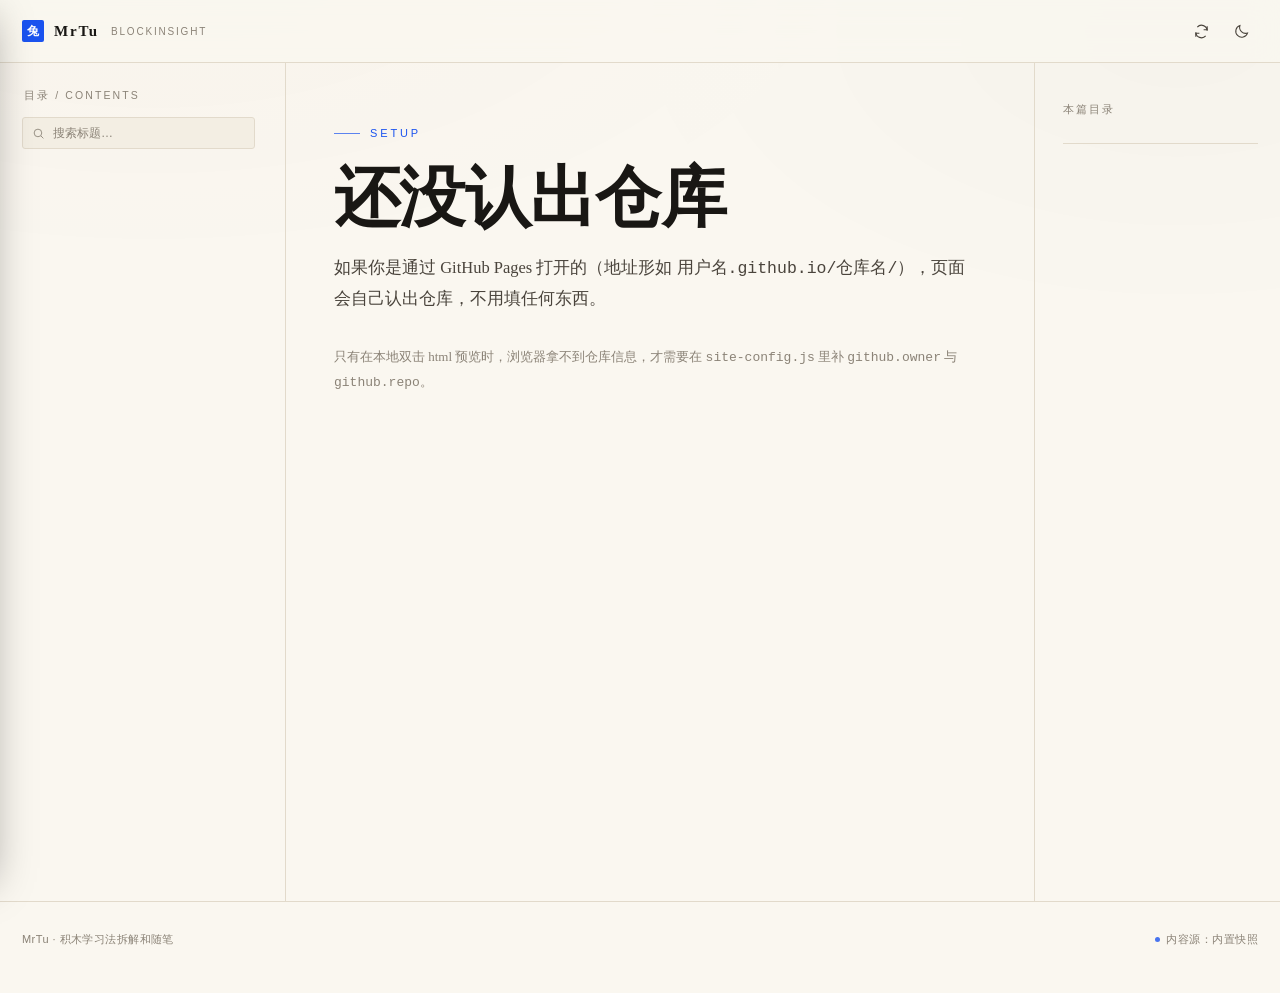
==== MDReader.html @ a2c41373 "Add files via upload 第一版" ====
<!DOCTYPE html>
<html lang="zh-CN" data-theme="light">
<head>
<meta charset="UTF-8">
<meta name="viewport" content="width=device-width, initial-scale=1, viewport-fit=cover">
<meta name="theme-color" content="#faf7f0">
<title>墨读 · MDReader</title>
<link rel="stylesheet" href="https://miaoda.feishu.cn/fonts/css2?family=Noto+Serif+SC:wght@400;600;700;900&family=Noto+Sans+SC:wght@400;500;700&display=swap">
<style>
/* ============ 基础变量 ============ */
:root{
  --paper:#faf7f0; --paper-2:#f3eee3; --paper-3:#eae3d4;
  --ink:#191714; --ink-soft:#4a443c; --muted:#8b8377; --line:#e2dacb;
  --red:#a6422e; --red-soft:#c4644e;
  --code-bg:#201c17; --code-fg:#ece3d3;
  --shadow:0 1px 2px rgba(25,23,20,.04), 0 8px 24px -12px rgba(25,23,20,.14);
  --rail:264px; --toc:224px; --pad:48px;
  --serif:"Noto Serif SC","Songti SC","SimSun",Georgia,"Times New Roman",serif;
  --sans:"Noto Sans SC","PingFang SC","Microsoft YaHei",-apple-system,BlinkMacSystemFont,"Segoe UI",sans-serif;
}
html[data-theme="dark"]{
  --paper:#12110e; --paper-2:#1a1814; --paper-3:#232019;
  --ink:#ece5d8; --ink-soft:#bdb4a4; --muted:#857c6d; --line:#2c2721;
  --red:#d8664c; --red-soft:#e0856f;
  --code-bg:#0b0a08; --code-fg:#dfd6c6;
  --shadow:0 1px 2px rgba(0,0,0,.3), 0 12px 32px -14px rgba(0,0,0,.55);
}
*{box-sizing:border-box}
html{-webkit-text-size-adjust:100%}
body{
  margin:0; background:var(--paper); color:var(--ink);
  font-family:var(--serif); -webkit-font-smoothing:antialiased;
  transition:background .35s ease, color .35s ease;
  overflow-x:hidden;
}
body::before{
  content:""; position:fixed; inset:0; z-index:0; pointer-events:none; opacity:.5;
  background-image:
    radial-gradient(1200px 600px at 12% -8%, rgba(166,66,46,.045), transparent 60%),
    radial-gradient(900px 500px at 92% 4%, rgba(25,23,20,.035), transparent 62%);
}
html[data-theme="dark"] body::before{opacity:.7}
a{color:inherit;text-decoration:none}
button{font-family:inherit;color:inherit;background:none;border:0;cursor:pointer}
img{max-width:100%}

/* ============ 顶栏 ============ */
.topbar{
  position:sticky; top:0; z-index:60;
  background:color-mix(in srgb, var(--paper) 84%, transparent);
  backdrop-filter:saturate(1.2) blur(14px); -webkit-backdrop-filter:saturate(1.2) blur(14px);
  border-bottom:1px solid var(--line);
}
.topbar-inner{
  max-width:1440px; margin:0 auto; height:62px; padding:0 22px;
  display:flex; align-items:center; gap:14px;
}
.brand{display:flex;align-items:center;gap:10px;flex:none}
.brand-mark{
  width:22px;height:22px;border-radius:2px;background:var(--red);
  display:grid;place-items:center;color:#fff;font-family:var(--serif);
  font-size:12px;font-weight:700;letter-spacing:-.5px;line-height:1;
}
.brand-name{font-family:var(--serif);font-weight:700;font-size:15px;letter-spacing:.12em}
.brand-sub{font-family:var(--sans);font-size:10px;color:var(--muted);letter-spacing:.18em;text-transform:uppercase;padding-left:2px}
.crumb{
  flex:1; min-width:0; display:flex; align-items:center; gap:8px;
  font-family:var(--sans); font-size:12px; color:var(--muted);
  overflow:hidden; white-space:nowrap; text-overflow:ellipsis;
}
.crumb b{color:var(--ink);font-weight:500}
.top-actions{display:flex;align-items:center;gap:6px;flex:none}
.icon-btn{
  width:34px;height:34px;display:grid;place-items:center;border-radius:3px;
  color:var(--ink-soft);transition:background .2s,color .2s;
}
.icon-btn:hover{background:var(--paper-2);color:var(--ink)}
.icon-btn svg{width:17px;height:17px}
.menu-btn{display:none}
.progress{position:absolute;left:0;bottom:-1px;height:2px;width:0;background:var(--red);transition:width .1s linear;z-index:2}

/* ============ 布局 ============ */
.layout{
  position:relative; z-index:1;
  max-width:1440px; margin:0 auto; padding:0 22px;
  display:grid; grid-template-columns:var(--rail) minmax(0,1fr) var(--toc);
  gap:0; align-items:start;
}
.rail{
  position:sticky; top:62px; height:calc(100vh - 62px); overflow:hidden;
  display:flex; flex-direction:column; padding:26px 20px 40px 0;
  border-right:1px solid var(--line);
}
.rail-scroll{overflow-y:auto; overscroll-behavior:contain; padding-right:10px; scrollbar-width:thin}
.rail-title{
  font-family:var(--sans);font-size:10.5px;letter-spacing:.2em;color:var(--muted);
  text-transform:uppercase;margin:0 0 14px 2px;
}
.rail-search{
  display:flex;align-items:center;gap:6px;margin:0 0 18px;
  border:1px solid var(--line);border-radius:3px;padding:7px 9px;background:var(--paper-2);
}
.rail-search svg{width:13px;height:13px;color:var(--muted);flex:none}
.rail-search input{
  border:0;background:none;outline:none;width:100%;font-family:var(--sans);
  font-size:12px;color:var(--ink);min-width:0;
}
.rail-search input::placeholder{color:var(--muted)}
.tree-group{margin-bottom:6px}
.tree-head{
  display:flex;align-items:center;gap:6px;width:100%;padding:7px 6px;
  font-family:var(--sans);font-size:12.5px;font-weight:500;color:var(--ink-soft);
  border-radius:3px;text-align:left;
}
.tree-head:hover{background:var(--paper-2);color:var(--ink)}
.tree-head .caret{width:9px;height:9px;flex:none;color:var(--muted);transition:transform .22s}
.tree-group[data-open="false"] .caret{transform:rotate(-90deg)}
.tree-head .count{margin-left:auto;font-size:10.5px;color:var(--muted);font-variant-numeric:tabular-nums}
.tree-items{overflow:hidden;transition:height .25s ease}
.tree-group[data-open="false"] .tree-items{height:0!important}
.tree-link{
  display:block;padding:6px 10px 6px 22px;font-family:var(--serif);
  font-size:13px;line-height:1.5;color:var(--ink-soft);border-left:2px solid transparent;
  transition:color .15s,border-color .15s,background .15s;
}
.tree-link:hover{color:var(--ink);background:var(--paper-2)}
.tree-link.active{color:var(--ink);font-weight:600;border-left-color:var(--red);background:color-mix(in srgb,var(--paper-2) 60%,transparent)}
.tree-link .dot{display:none}

/* ============ 内容列 ============ */
.content{min-width:0;padding:0 var(--pad)}
.home{padding:64px 0 40px;max-width:980px}

/* 首页 hero */
.hero{max-width:820px}
.eyebrow{
  font-family:var(--sans);font-size:11px;letter-spacing:.26em;color:var(--red);
  text-transform:uppercase;display:flex;align-items:center;gap:10px;margin-bottom:22px;
}
.eyebrow::before{content:"";width:26px;height:1px;background:var(--red);opacity:.7}
.hero h1{
  font-family:var(--serif);font-weight:700;margin:0 0 18px;
  font-size:clamp(38px,5.2vw,66px);line-height:1.12;letter-spacing:-.01em;
}
.hero h1 em{font-style:normal;color:var(--red)}
.hero p{
  font-size:16.5px;line-height:1.85;color:var(--ink-soft);margin:0 0 30px;max-width:640px;
}
.hero-meta{
  display:flex;flex-wrap:wrap;gap:26px;padding:18px 0;border-top:1px solid var(--line);
  border-bottom:1px solid var(--line);margin-bottom:52px;
}
.stat{display:flex;flex-direction:column;gap:3px}
.stat b{font-family:var(--serif);font-size:24px;font-weight:600;font-variant-numeric:tabular-nums;line-height:1}
.stat span{font-family:var(--sans);font-size:10.5px;letter-spacing:.16em;color:var(--muted);text-transform:uppercase}
.stat-note{margin-left:auto;align-self:center;font-family:var(--sans);font-size:11.5px;color:var(--muted)}

/* 最新大卡 */
.feature{
  display:grid;grid-template-columns:1.15fr .85fr;gap:0;margin-bottom:58px;
  border:1px solid var(--line);background:var(--paper-2);border-radius:4px;
  overflow:hidden;transition:border-color .25s,transform .25s,box-shadow .25s;
}
.feature:hover{border-color:var(--red);transform:translateY(-2px);box-shadow:var(--shadow)}
.feature-text{padding:34px 36px;display:flex;flex-direction:column;justify-content:center}
.feature .kicker{font-family:var(--sans);font-size:11px;letter-spacing:.2em;color:var(--red);text-transform:uppercase;margin-bottom:14px}
.feature h2{font-family:var(--serif);font-weight:700;font-size:clamp(24px,2.6vw,34px);line-height:1.25;margin:0 0 12px}
.feature p{font-size:14.5px;line-height:1.8;color:var(--ink-soft);margin:0 0 20px}
.feature-meta{font-family:var(--sans);font-size:11.5px;color:var(--muted);letter-spacing:.04em}
.feature-img{position:relative;min-height:220px;background:var(--paper-3)}
.feature-img img{position:absolute;inset:0;width:100%;height:100%;object-fit:cover;filter:saturate(.95)}

/* 分组列表 */
.section{display:flex;align-items:center;gap:14px;margin:0 0 6px}
.section h3{
  font-family:var(--sans);font-size:12px;font-weight:700;letter-spacing:.2em;
  text-transform:uppercase;margin:0;color:var(--ink);
}
.section .rule{flex:1;height:1px;background:var(--line)}
.section .num{font-family:var(--sans);font-size:11px;color:var(--muted)}
.group{margin-bottom:46px}
.cards{display:flex;flex-direction:column}
.card{
  display:grid;grid-template-columns:1fr 118px;gap:22px;align-items:center;
  padding:22px 4px;border-bottom:1px solid var(--line);
  transition:background .2s,padding .2s;
}
.card:hover{background:color-mix(in srgb,var(--paper-2) 55%,transparent)}
.card:hover .card-title{color:var(--red)}
.card-main{min-width:0}
.card-date{font-family:var(--sans);font-size:10.5px;letter-spacing:.16em;color:var(--muted);margin-bottom:8px;display:flex;gap:10px;align-items:center}
.card-date .tagline{color:var(--red);letter-spacing:.06em}
.card-title{
  font-family:var(--serif);font-size:21px;font-weight:600;line-height:1.35;
  margin:0 0 7px;transition:color .2s;
}
.card-desc{font-size:13.5px;line-height:1.75;color:var(--muted);margin:0;display:-webkit-box;-webkit-line-clamp:2;-webkit-box-orient:vertical;overflow:hidden}
.card-thumb{width:118px;height:80px;border-radius:2px;overflow:hidden;background:var(--paper-3)}
.card-thumb img{width:100%;height:100%;object-fit:cover;display:block;filter:saturate(.95)}

/* ============ 文章页 ============ */
.doc{padding:52px 0 60px;max-width:720px;margin:0 auto}
.doc-head{margin-bottom:34px}
.doc-kicker{
  display:flex;flex-wrap:wrap;align-items:center;gap:10px;
  font-family:var(--sans);font-size:11px;letter-spacing:.14em;color:var(--muted);margin-bottom:18px;
}
.doc-kicker .cat{color:var(--red);letter-spacing:.2em;text-transform:uppercase;font-weight:500}
.doc-kicker .sep{width:14px;height:1px;background:var(--line)}
.doc h1.title{
  font-family:var(--serif);font-weight:700;margin:0 0 14px;
  font-size:clamp(30px,4.2vw,46px);line-height:1.22;letter-spacing:-.005em;
}
.doc .subtitle{
  font-family:var(--serif);font-size:17px;line-height:1.7;color:var(--muted);
  margin:0 0 22px;font-style:italic;
}
.doc-tags{display:flex;flex-wrap:wrap;gap:8px;margin-top:4px}
.tag{
  font-family:var(--sans);font-size:11px;letter-spacing:.04em;color:var(--ink-soft);
  border:1px solid var(--line);border-radius:2px;padding:3px 8px;background:var(--paper-2);
}
.doc-cover{
  margin:34px calc(var(--pad) * -0.5) 40px; position:relative;
}
.doc-cover img{width:100%;display:block;border-radius:3px;box-shadow:var(--shadow)}
.doc-cover figcaption{font-family:var(--sans);font-size:11.5px;color:var(--muted);margin-top:10px;text-align:center;letter-spacing:.04em}

/* 正文排版 */
.prose{font-size:17px;line-height:1.95;color:var(--ink)}
html[data-theme="dark"] .prose{color:#ddd5c6}
.prose > * + *{margin-top:1.15em}
.prose p{margin:0}
.prose p:first-child::first-letter{}
.prose h2{
  font-family:var(--serif);font-weight:700;font-size:25px;line-height:1.4;
  margin:2.2em 0 .9em;letter-spacing:0;scroll-margin-top:88px;position:relative;
}
.prose h2::before{
  content:"";position:absolute;left:-18px;top:.28em;width:3px;height:.86em;background:var(--red);opacity:.85;
}
.prose h3{
  font-family:var(--serif);font-weight:600;font-size:19.5px;margin:1.7em 0 .7em;
  scroll-margin-top:88px;
}
.prose h4{font-family:var(--sans);font-weight:700;font-size:15px;letter-spacing:.04em;margin:1.4em 0 .5em}
.prose h2 .h-anchor,.prose h3 .h-anchor{opacity:0;color:var(--muted);font-size:.6em;margin-left:.4em;text-decoration:none;transition:opacity .2s}
.prose h2:hover .h-anchor,.prose h3:hover .h-anchor{opacity:1}
.prose ul,.prose ol{padding-left:1.35em;margin:0}
.prose li{margin:.45em 0}
.prose li::marker{color:var(--red);font-size:.9em}
.prose strong{font-weight:700}
.prose em{font-style:italic}
.prose a{color:var(--ink);border-bottom:1px solid color-mix(in srgb,var(--red) 45%,transparent);padding-bottom:1px;transition:color .2s,border-color .2s}
.prose a:hover{color:var(--red);border-color:var(--red)}
.prose blockquote{
  margin:1.6em 0;padding:4px 0 4px 22px;border-left:2px solid var(--red);
  font-style:italic;color:var(--ink-soft);font-size:16.5px;line-height:1.9;
}
.prose blockquote p{margin:0}
.prose blockquote em{font-style:normal}
.prose hr{border:0;height:1px;background:var(--line);margin:2.6em 0}

/* 代码 */
.prose .code-block{
  margin:1.7em 0;border-radius:3px;overflow:hidden;background:var(--code-bg);
  box-shadow:0 1px 0 rgba(255,255,255,.03) inset;
}
.code-head{
  display:flex;align-items:center;gap:9px;padding:9px 14px;
  border-bottom:1px solid rgba(255,255,255,.07);
}
.code-head .dot{width:6px;height:6px;border-radius:50%;background:var(--red-soft);opacity:.9;flex:none}
.code-head .lang{font-family:var(--sans);font-size:10.5px;letter-spacing:.16em;text-transform:uppercase;color:#8d8474}
.copy-btn{
  margin-left:auto;font-family:var(--sans);font-size:10.5px;letter-spacing:.1em;
  color:#8d8474;padding:3px 7px;border-radius:2px;transition:color .2s,background .2s;
}
.copy-btn:hover{color:#e9e0d0;background:rgba(255,255,255,.06)}
.prose pre{margin:0;padding:16px 18px;overflow-x:auto;line-height:1.7;-webkit-overflow-scrolling:touch}
.prose pre code{
  font-family:"SFMono-Regular",Consolas,"Liberation Mono",Menlo,monospace;
  font-size:13px;color:var(--code-fg);background:none;padding:0;white-space:pre;
}
.hljs-keyword,.hljs-built_in,.hljs-literal{color:#e0795f}
.hljs-string,.hljs-attr{color:#c8a465}
.hljs-comment{color:#6d6558;font-style:italic}
.hljs-number{color:#a8b06a}
.hljs-title,.hljs-function{color:#d8cbb2}
.hljs-variable,.hljs-params{color:#cdbfa5}
.hljs-type,.hljs-class{color:#c9a26a}

/* 表格 */
.prose .table-wrap{overflow-x:auto;margin:1.7em 0;-webkit-overflow-scrolling:touch}
.prose table{border-collapse:collapse;width:100%;font-size:14px;line-height:1.7;font-family:var(--sans)}
.prose thead th{
  text-align:left;font-weight:700;font-size:11.5px;letter-spacing:.08em;color:var(--muted);
  border-bottom:1px solid var(--ink);padding:9px 12px 9px 0;white-space:nowrap;
}
.prose tbody td{border-bottom:1px solid var(--line);padding:11px 12px 11px 0;color:var(--ink-soft);vertical-align:top}
.prose tbody tr:hover td{background:color-mix(in srgb,var(--paper-2) 70%,transparent)}
.prose tbody tr:last-child td{border-bottom:1px solid var(--ink)}

/* 图片 */
.prose img.md-img{
  display:block;margin:2em auto;border-radius:3px;box-shadow:var(--shadow);cursor:zoom-in;
  transition:transform .3s ease, box-shadow .3s ease;
}
.prose img.md-img:hover{transform:translateY(-2px);box-shadow:0 12px 34px -12px rgba(25,23,20,.28)}
.prose figure.diagram{
  margin:2.2em 0;padding:2px;border:1px solid var(--line);border-radius:3px;
  background:var(--paper-2);overflow:hidden;
}
.prose figure.diagram svg{display:block;width:100%;height:auto;padding:10px 8px;color:var(--ink)}
.prose figure.diagram figcaption{
  font-family:var(--sans);font-size:11.5px;color:var(--muted);text-align:center;
  padding:2px 12px 12px;letter-spacing:.04em;
}
.prose figure.img-fig{margin:2em 0}
.prose figure.img-fig figcaption{
  font-family:var(--sans);font-size:11.5px;color:var(--muted);text-align:center;
  margin-top:10px;letter-spacing:.04em;
}
.prose .img-fail{
  display:block;border:1px dashed var(--line);background:var(--paper-2);
  border-radius:3px;padding:28px 20px;text-align:center;margin:2em 0;
  font-family:var(--sans);font-size:12px;color:var(--muted);
}

/* 文末 */
.doc-foot{margin-top:64px;padding-top:30px;border-top:1px solid var(--line)}
.pager{display:grid;grid-template-columns:1fr 1fr;gap:14px}
.pager a{
  display:block;padding:18px 20px;border:1px solid var(--line);border-radius:3px;
  background:var(--paper-2);transition:border-color .2s,transform .2s;
}
.pager a:hover{border-color:var(--red);transform:translateY(-2px)}
.pager .lbl{font-family:var(--sans);font-size:10.5px;letter-spacing:.16em;color:var(--muted);text-transform:uppercase;display:block;margin-bottom:7px}
.pager .ttl{font-family:var(--serif);font-size:15px;line-height:1.5;font-weight:600}
.pager .next{text-align:right}
.pager .empty{opacity:.35;pointer-events:none}

/* ============ 右侧目录 ============ */
.toc{
  position:sticky;top:62px;height:calc(100vh - 62px);overflow-y:auto;
  padding:40px 0 40px 28px;border-left:1px solid var(--line);scrollbar-width:thin;
}
.toc-title{font-family:var(--sans);font-size:10.5px;letter-spacing:.2em;text-transform:uppercase;color:var(--muted);margin:0 0 14px}
.toc-list{list-style:none;margin:0;padding:0;border-left:1px solid var(--line)}
.toc-list li a{
  display:block;padding:5px 0 5px 14px;margin-left:-1px;border-left:2px solid transparent;
  font-family:var(--sans);font-size:12px;line-height:1.6;color:var(--muted);
  transition:color .18s,border-color .18s;
}
.toc-list li a:hover{color:var(--ink)}
.toc-list li a.active{color:var(--ink);border-left-color:var(--red);font-weight:500}
.toc-list li.depth-3 a{padding-left:26px;font-size:11.5px}
.toc-meta{margin-top:26px;padding-top:16px;border-top:1px solid var(--line);font-family:var(--sans);font-size:10.5px;color:var(--muted);line-height:1.9}
.toc-meta b{color:var(--ink-soft);font-weight:500}

/* ============ 页脚 ============ */
.foot{
  position:relative;z-index:1;max-width:1440px;margin:0 auto;padding:30px 22px 46px;
  border-top:1px solid var(--line);
  display:flex;flex-wrap:wrap;gap:12px;align-items:center;
  font-family:var(--sans);font-size:11px;color:var(--muted);letter-spacing:.04em;
}
.foot .spacer{flex:1}
.foot .mode{display:inline-flex;align-items:center;gap:6px}
.foot .mode i{width:5px;height:5px;border-radius:50%;background:var(--red);opacity:.8}

/* ============ 本地文件夹状态条 ============ */
.localbar{
  position:relative; z-index:59;
  background:var(--paper-2); border-bottom:1px solid var(--line);
  font-family:var(--sans); font-size:12px; color:var(--ink-soft);
  padding:9px 22px; display:flex; align-items:center; gap:10px;
  flex-wrap:wrap; letter-spacing:.02em;
}
.localbar i{width:6px;height:6px;border-radius:50%;background:var(--red);flex:none;opacity:.9}
.localbar .act{
  color:var(--red); border-bottom:1px solid color-mix(in srgb,var(--red) 40%,transparent);
  padding-bottom:1px; font-weight:500; cursor:pointer;
}
.localbar .act:hover{border-color:var(--red)}
.localbar[hidden]{display:none}
.folder-btn.on{color:var(--red)}
.folder-btn.on::after{
  content:""; position:absolute; width:5px; height:5px; border-radius:50%;
  background:var(--red); transform:translate(9px,-9px);
}
.folder-btn{position:relative}

/* ============ 首次授权引导 ============ */
.gate{
  position:fixed;inset:0;z-index:80;background:var(--paper);
  display:grid;place-items:center;padding:28px;text-align:center;
  transition:opacity .35s ease, visibility .35s;
}
.gate.off{opacity:0;visibility:hidden;pointer-events:none}
.gate-inner{max-width:560px}
.gate-mark{
  width:48px;height:48px;margin:0 auto 26px;border-radius:3px;background:var(--red);
  color:#fff;font-family:var(--serif);font-weight:700;font-size:21px;
  display:grid;place-items:center;letter-spacing:-1px;
}
.gate h2{
  font-family:var(--serif);font-weight:700;font-size:clamp(26px,4vw,38px);
  line-height:1.3;margin:0 0 16px;letter-spacing:-.01em;
}
.gate p{
  font-size:14.5px;line-height:1.95;color:var(--ink-soft);margin:0 auto 30px;max-width:460px;
}
.gate-btn{
  display:inline-flex;align-items:center;gap:10px;
  background:var(--ink);color:var(--paper);font-family:var(--sans);
  font-size:13.5px;letter-spacing:.06em;padding:13px 26px;border-radius:3px;
  transition:background .2s,transform .2s;
}
.gate-btn:hover{background:var(--red);transform:translateY(-1px)}
.gate-btn svg{width:16px;height:16px}
.gate-hint{
  display:block;margin-top:18px;font-family:var(--sans);font-size:11.5px;
  color:var(--muted);letter-spacing:.03em;line-height:1.8;
}
.gate-step{
  display:flex;gap:10px;justify-content:center;margin-top:34px;
  font-family:var(--sans);font-size:11px;color:var(--muted);letter-spacing:.08em;
}
.gate-step span{display:flex;align-items:center;gap:10px}
.gate-step b{color:var(--red);font-weight:500}
.gate-step .ln{width:18px;height:1px;background:var(--line)}

/* ============ 抽屉 & 遮罩 ============ */
.scrim{
  position:fixed;inset:0;z-index:70;background:rgba(15,13,11,.42);
  backdrop-filter:blur(2px);opacity:0;pointer-events:none;transition:opacity .28s;
}
.scrim.on{opacity:1;pointer-events:auto}
.drawer{
  position:fixed;top:0;left:0;bottom:0;width:min(84vw,320px);z-index:71;
  background:var(--paper);border-right:1px solid var(--line);
  transform:translateX(-101%);transition:transform .3s cubic-bezier(.22,.7,.32,1);
  display:flex;flex-direction:column;padding:18px 18px 30px;
  box-shadow:12px 0 40px -18px rgba(0,0,0,.35);
}
.drawer.on{transform:translateX(0)}
.drawer-head{display:flex;align-items:center;justify-content:space-between;margin-bottom:18px}
.drawer .rail-scroll{padding-right:4px}

/* lightbox */
.lightbox{
  position:fixed;inset:0;z-index:90;display:grid;place-items:center;padding:3vw;
  background:rgba(12,10,8,.88);opacity:0;pointer-events:none;transition:opacity .25s;
}
.lightbox.on{opacity:1;pointer-events:auto}
.lightbox img{max-width:100%;max-height:92vh;border-radius:3px;box-shadow:0 20px 70px rgba(0,0,0,.6)}
.lightbox-close{position:absolute;top:18px;right:20px;width:38px;height:38px;display:grid;place-items:center;color:#f0e8d8;border:1px solid rgba(255,255,255,.2);border-radius:3px}

/* toast */
.toast{
  position:fixed;left:50%;bottom:32px;transform:translate(-50%,12px);z-index:95;
  background:var(--ink);color:var(--paper);font-family:var(--sans);font-size:12px;
  padding:9px 16px;border-radius:3px;opacity:0;pointer-events:none;transition:.25s;
}
.toast.on{opacity:1;transform:translate(-50%,0)}

/* 加载骨架 */
.loading{padding:80px 0;color:var(--muted);font-family:var(--sans);font-size:12px;letter-spacing:.16em}

/* ============ 响应式 ============ */
@media (max-width:1260px){
  .layout{grid-template-columns:var(--rail) minmax(0,1fr)}
  .toc{display:none}
  .content{padding:0 42px}
}
@media (max-width:1080px){
  .layout{display:block;padding:0}
  .rail{display:none}
  .content{padding:0 32px}
  .home{padding:40px 0 30px}
  .menu-btn{display:grid}
  .crumb{display:none}
  .brand-name{padding-right:0}
  .doc{padding-top:34px}
  .doc-cover{margin-left:0;margin-right:0}
  .prose h2::before{left:-14px}
}
@media (max-width:720px){
  :root{--pad:20px}
  .topbar-inner{height:56px;padding:0 14px}
  .rail{top:0}
  .content{padding:0 20px}
  .hero{padding-top:8px}
  .hero h1{font-size:clamp(32px,9vw,44px)}
  .hero p{font-size:15.5px}
  .hero-meta{gap:20px;padding:16px 0;margin-bottom:38px}
  .stat b{font-size:20px}
  .stat-note{display:none}
  .feature{grid-template-columns:1fr;margin-bottom:44px}
  .feature-text{padding:26px 22px}
  .feature-img{min-height:0;aspect-ratio:16/10;order:-1}
  .feature:hover{transform:none}
  .card{grid-template-columns:1fr 84px;gap:14px;padding:18px 0}
  .card-thumb{width:84px;height:64px}
  .card-title{font-size:18px}
  .card-desc{-webkit-line-clamp:2;font-size:12.5px}
  .prose{font-size:16px;line-height:1.9}
  .prose h2{font-size:21px;margin-top:1.9em}
  .prose h3{font-size:17.5px}
  .prose pre code{font-size:12.5px}
  .prose .table-wrap{margin-left:-20px;margin-right:-20px;padding:0 20px}
  .prose blockquote{padding-left:16px;font-size:15.5px}
  .prose img.md-img, .prose figure.img-fig{border-radius:2px}
  .doc h1.title{font-size:clamp(26px,7.4vw,34px)}
  .doc .subtitle{font-size:15px}
  .doc-cover{margin:26px 0 32px}
  .pager{grid-template-columns:1fr}
  .pager .next{text-align:left}
  .prose h2::before{display:none}
  .toc-mobile{display:block}
}
@media (max-width:400px){
  .content{padding:0 16px}
  .brand-sub{display:none}
  .stat{gap:2px}
}

/* 移动端文章内的折叠目录 */
.toc-mobile{
  display:none;margin:0 0 28px;border:1px solid var(--line);border-radius:3px;background:var(--paper-2);
}
.toc-mobile summary{
  padding:11px 14px;font-family:var(--sans);font-size:11.5px;letter-spacing:.14em;
  color:var(--muted);text-transform:uppercase;cursor:pointer;list-style:none;
  display:flex;align-items:center;justify-content:space-between;
}
.toc-mobile summary::-webkit-details-marker{display:none}
.toc-mobile summary::after{content:"+";font-size:14px;color:var(--red)}
.toc-mobile[open] summary::after{content:"−"}
.toc-mobile .toc-list{border-left:0;padding:0 0 10px}
.toc-mobile .toc-list li a{padding-left:14px}

@media (prefers-reduced-motion:reduce){
  *{transition:none!important;animation:none!important}
}
</style>
<link rel="stylesheet" href="theme.css">
</head>
<body>

<div class="scrim" id="scrim"></div>

<div class="drawer" id="drawer">
  <div class="drawer-head">
    <div class="brand"><span class="brand-mark">墨</span><span class="brand-name">墨读</span></div>
    <button class="icon-btn" id="drawerClose" aria-label="关闭目录">
      <svg viewBox="0 0 24 24" fill="none" stroke="currentColor" stroke-width="1.6"><path d="M18 6L6 18M6 6l12 12"/></svg>
    </button>
  </div>
  <div class="rail-scroll" id="drawerTree"></div>
</div>

<header class="topbar">
  <div class="topbar-inner">
    <button class="icon-btn menu-btn" id="menuBtn" aria-label="打开目录">
      <svg viewBox="0 0 24 24" fill="none" stroke="currentColor" stroke-width="1.6"><path d="M3 6h18M3 12h18M3 18h18"/></svg>
    </button>
    <a class="brand" href="#/" id="brandHome">
      <span class="brand-mark">墨</span>
      <span class="brand-name">墨读</span>
      <span class="brand-sub">MDReader</span>
    </a>
    <div class="crumb" id="crumb"></div>
    <div class="top-actions">
      <button class="icon-btn" id="refreshBtn" aria-label="刷新内容" title="重新读取仓库">
        <svg viewBox="0 0 24 24" fill="none" stroke="currentColor" stroke-width="1.6"><path d="M20 11a8 8 0 0 0-13.9-5.2M4 13a8 8 0 0 0 13.9 5.2"/><path d="M20 4.5v5h-5M4 19.5v-5h5"/></svg>
      </button>
      <button class="icon-btn" id="themeBtn" aria-label="切换主题">
        <svg id="iconMoon" viewBox="0 0 24 24" fill="none" stroke="currentColor" stroke-width="1.5"><path d="M20.5 14.2a8.5 8.5 0 1 1-10.7-10.7 8.5 8.5 0 0 0 10.7 10.7z"/></svg>
        <svg id="iconSun" viewBox="0 0 24 24" fill="none" stroke="currentColor" stroke-width="1.5" style="display:none"><circle cx="12" cy="12" r="4.2"/><path d="M12 2.4v2M12 19.6v2M2.4 12h2M19.6 12h2M5.2 5.2l1.4 1.4M17.4 17.4l1.4 1.4M18.8 5.2l-1.4 1.4M6.6 17.4l-1.4 1.4"/></svg>
      </button>
    </div>
  </div>
  <div class="progress" id="progress"></div>
</header>

<div class="localbar" id="localBar" hidden></div>

<div class="layout">
  <aside class="rail">
    <div class="rail-scroll">
      <p class="rail-title">目录 / Contents</p>
      <div class="rail-search">
        <svg viewBox="0 0 24 24" fill="none" stroke="currentColor" stroke-width="1.6"><circle cx="11" cy="11" r="7"/><path d="M16.5 16.5L21 21"/></svg>
        <input id="railSearch" type="search" placeholder="搜索标题…" autocomplete="off">
      </div>
      <div id="railTree"></div>
    </div>
  </aside>

  <main class="content" id="content">
    <div class="loading">正在读取…</div>
  </main>

  <aside class="toc" id="toc">
    <p class="toc-title">本篇目录</p>
    <ul class="toc-list" id="tocList"></ul>
    <div class="toc-meta" id="tocMeta"></div>
  </aside>
</div>

<footer class="foot">
  <span id="footText">墨读 · 一个只读 md 的阅读器</span>
  <span class="spacer"></span>
  <span class="mode"><i></i><span id="modeLabel">内容源：内置快照</span></span>
</footer>

<div class="lightbox" id="lightbox">
  <button class="lightbox-close" id="lbClose" aria-label="关闭">
    <svg viewBox="0 0 24 24" fill="none" stroke="currentColor" stroke-width="1.6" width="18" height="18"><path d="M18 6L6 18M6 6l12 12"/></svg>
  </button>
  <img id="lbImg" alt="">
</div>
<div class="toast" id="toast"></div>

<input type="file" id="dirInput" webkitdirectory directory multiple style="display:none">



<script id="content-data" type="application/json">{"docs":[],"assets":{}}</script>
<script src="site-config.js"></script>
<script src="assets/marked.min.js"></script>
<script src="assets/purify.min.js"></script>
<script src="assets/highlight.min.js"></script>
<script>
/* =========================================================
   墨读 · 单文件 markdown 阅读器
   - 内容源优先 content/index.json（http 模式，实时）
   - 回退到内置快照（file:// 模式）
   - md 永不落盘为 html，渲染只在内存中进行
   ========================================================= */
(function(){
'use strict';

const MD = window.MD_SITE || {};
const SITE = {
  site: Object.assign({
    mark:'墨', name:'墨读', sub:'MDReader', title:'墨读 · MDReader',
    footer:'墨读 · 一个只读 md 的阅读器', themeColor:{ light:'#faf7f0', dark:'#12110e' }
  }, MD.site || {}),
  hero: Object.assign({
    eyebrow:'Field Notes & Essays',
    title:'把字写在纸上，<br>把读发生在<em>当下</em>。',
    desc:'这里没有预先生成的页面。每一篇都还是一个 <code>.md</code> 文件，只有你打开它的这一刻，它才被翻译成你能读的样子。'
  }, MD.hero || {}),
  github: Object.assign({ owner:'', repo:'', branch:'main', root:'content' }, MD.github || {}),
  ui: Object.assign({ latestLabel:'Latest', loadingText:'正在读取仓库…' }, MD.ui || {})
};

const $  = s => document.querySelector(s);
const EL = id => document.getElementById(id);

const state = {
  docs: [], route: {type:'home'}, current: null,
  loading: false, hSeq: 0, mode: 'inline', search: '',
  files: Object.create(null), assets: Object.create(null),
  handle: null, pendingHandle: null, dirName: ''
};

/* ---------- 内容源：GitHub 仓库 ---------- */
/* 页面部署在 GitHub Pages 上时，owner/repo 直接从地址推断，无需配置。
   本地双击打开（file://）才需要在 site-config.js 里填。 */
const GH = SITE.github;

function detectRepoFromLocation(){
  const host = location.hostname;
  const segs = location.pathname.split('/').filter(Boolean);
  if(/\.github\.io$/.test(host)){
    const owner = host.replace(/\.github\.io$/, '');
    const first = segs[0] || '';
    const repo = (!first || /\.html?$/i.test(first)) ? (owner + '.github.io') : first;
    return { owner: owner, repo: repo };
  }
  return null;
}

function resolveSource(){
  if(GH.owner && GH.repo) return { owner: GH.owner, repo: GH.repo, auto: false };
  const auto = detectRepoFromLocation();
  if(auto){
    GH.owner = auto.owner;
    GH.repo = auto.repo;
    return { owner: auto.owner, repo: auto.repo, auto: true };
  }
  return null;
}

function encodePath(p){ return String(p).split('/').map(encodeURIComponent).join('/'); }
function rawUrl(p){ return 'https://raw.githubusercontent.com/' + GH.owner + '/' + GH.repo + '/' + GH.branch + '/' + encodePath(p); }

/* ---------- 工具 ---------- */
const esc = s => String(s == null ? '' : s)
  .replace(/&/g,'&amp;').replace(/</g,'&lt;').replace(/>/g,'&gt;').replace(/"/g,'&quot;');

const encSeg = s => s.split('/').map(encodeURIComponent).join('/');

function slug(s){
  return String(s).toLowerCase().replace(/[\s]+/g,'-').replace(/[^\w\u4e00-\u9fa5-]/g,'').slice(0,40);
}

function parseFrontMatter(text){
  const meta = {};
  const m = text.match(/^\uFEFF?---\r?\n([\s\S]*?)\r?\n---\r?\n?/);
  if(!m) return { meta, body: text.replace(/^\uFEFF/,'') };
  m[1].split(/\r?\n/).forEach(line => {
    const i = line.indexOf(':'); if(i < 0 || line.trim().startsWith('#')) return;
    const k = line.slice(0, i).trim();
    let v = line.slice(i + 1).trim();
    if(/^\[.*\]$/.test(v)) v = v.slice(1,-1).split(',').map(s => s.trim()).filter(Boolean);
    if(/^["'].*["']$/.test(v)) v = v.slice(1,-1);
    meta[k] = v;
  });
  return { meta, body: text.slice(m[0].length) };
}

function countWords(text){
  const clean = text.replace(/```[\s\S]*?```/g,' ').replace(/<[^>]+>/g,' ');
  const cjk = (clean.match(/[\u4e00-\u9fa5]/g) || []).length;
  const latin = (clean.match(/[A-Za-z0-9]+/g) || []).length;
  return cjk + latin * 0.6;
}

function readTime(words){
  const n = Math.max(1, Math.round(words / 380));
  return n + ' 分钟';
}

function bytesOf(text){
  return new Blob([text]).size;
}

/* ---------- 文档模型 ---------- */
function normalizeDoc(d, idx){
  const path = d.path.replace(/\\/g,'/');
  const parts = path.split('/');
  const folder = parts.slice(0, -1);
  const cat = folder[0] || '未分类';
  return {
    id: idx,
    path,
    dir: folder.join('/'),
    cat,
    title: d.title || parts[parts.length-2] || '未命名',
    subtitle: d.subtitle || '',
    date: d.date || '',
    tags: Array.isArray(d.tags) ? d.tags : (d.tags ? String(d.tags).split(',') : []),
    summary: d.summary || '',
    cover: d.cover || '',
    words: d.words || 0,
    raw: d.raw || ''
  };
}

/* ---------- marked 配置 ---------- */
const renderer = {
  heading(token){
    const inner = this.parser.parseInline(token.tokens);
    if(token.depth === 1){
      return `<div class="h1-echo">${inner}</div>\n`;
    }
    if(token.depth === 2 || token.depth === 3){
      const id = 'sec-' + (++state.hSeq);
      return `<h${token.depth} id="${id}"><a class="h-anchor" href="javascript:void(0)" data-jump="${id}">§</a>${inner}</h${token.depth}>\n`;
    }
    return `<h${token.depth}>${inner}</h${token.depth}>\n`;
  },
  image(token){
    const href = token.href || '';
    if(!href) return '';
    const src = resolveImgSrc(href);
    const caption = token.title ? ` data-caption="${esc(token.title)}"` : '';
    return `<span class="img-slot"><img class="md-img" src="${esc(src)}" alt="${esc(token.text)}"${caption} loading="lazy" decoding="async"></span>`;
  },
  link(token){
    const inner = this.parser.parseInline(token.tokens);
    const href = token.href || '';
    const ext = /^https?:/i.test(href);
    const t = token.title ? ` title="${esc(token.title)}"` : '';
    return `<a href="${esc(href)}"${t}${ext ? ' target="_blank" rel="noopener noreferrer"' : ''}>${inner}</a>`;
  },
  code(token){
    const lang = (token.lang || '').trim().split(/\s+/)[0];
    let body = token.text;
    let cls = 'hljs';
    if(lang && window.hljs && hljs.getLanguage(lang)){
      try{ body = hljs.highlight(token.text, {language:lang}).value; cls = 'hljs language-' + lang; }
      catch(e){ body = esc(token.text); }
    } else {
      body = esc(token.text);
    }
    return `<div class="code-block"><div class="code-head"><span class="dot"></span><span class="lang">${esc(lang || 'text')}</span><button class="copy-btn" data-copy>复制</button></div><pre><code class="${cls}">${body}</code></pre></div>\n`;
  },
  table(token){
    const head = token.header.map(c =>
      `<th align="${c.align || 'left'}">${this.parser.parseInline(c.tokens)}</th>`).join('');
    const rows = token.rows.map((row, ri) =>
      `<tr>${row.map(c => `<td align="${c.align || 'left'}">${this.parser.parseInline(c.tokens)}</td>`).join('')}</tr>`
    ).join('');
    return `<div class="table-wrap"><table><thead><tr>${head}</tr></thead><tbody>${rows}</tbody></table></div>\n`;
  }
};
marked.use({ gfm: true, breaks: false, renderer });

/* ---------- 渲染 md ---------- */
/* ---------- 路径与素材 ---------- */
function normPath(p){
  const out = [];
  String(p).replace(/\\/g,'/').split('/').forEach(seg => {
    if(!seg || seg === '.') return;
    if(seg === '..'){ out.pop(); return; }
    out.push(seg);
  });
  return out.join('/');
}

function assetSrc(relPath){
  const key = normPath(relPath);
  if(/^(data:|blob:|https?:)/i.test(key)) return key;
  const a = state.assets && state.assets[key];
  if(a) return a;
  const f = state.files[key];
  if(f && f.url) return f.url;
  if(GH.owner && GH.repo) return rawUrl(GH.root + '/' + key);
  return 'content/' + encSeg(key);
}

function resolveImgSrc(href){
  if(/^(data:|https?:|\/\/|\/)/i.test(href)) return href;
  let decoded = href;
  try{ decoded = decodeURI(href); }catch(e){}
  const dir = state.current ? state.current.dir : '';
  const key = normPath((dir ? dir + '/' : '') + decoded);
  return assetSrc(key) || ('content/' + encSeg(key));
}

function renderMarkdown(raw){
  state.hSeq = 0;
  const { meta, body } = parseFrontMatter(raw);
  let html = marked.parse(body);
  html = window.DOMPurify
    ? DOMPurify.sanitize(html, {
        ADD_TAGS: ['figure','figcaption','svg','g','path','rect','circle','text','polygon','use','defs','line','tspan','ellipse'],
        ADD_ATTR: ['viewBox','role','aria-label','data-caption','data-jump','d','fill','stroke','stroke-width','stroke-dasharray','text-anchor','font-family','font-size','rx','x','y','width','height','transform','cx','cy','r','opacity','class','id','align'],
        ALLOW_DATA_ATTR: true
      })
    : html;
  return { meta, body, html };
}

/* ---------- 后处理：figure / 代码复制 / 图片 ---------- */
function postProcess(container){
  // 段落内孤立图片 → figure
  container.querySelectorAll('p').forEach(p => {
    const slots = p.querySelectorAll('.img-slot');
    const text = (p.textContent || '').trim();
    if(slots.length === 1 && text === '' && p.children.length === 1){
      const slot = slots[0];
      const img = slot.querySelector('img');
      const fig = document.createElement('figure');
      fig.className = 'img-fig';
      p.replaceWith(fig);
      fig.appendChild(img);
      if(img.dataset.caption){
        const cap = document.createElement('figcaption');
        cap.textContent = img.dataset.caption;
        fig.appendChild(cap);
      }
      slot.remove();
    } else {
      // 行内图：去掉包裹，保留 inline
      p.querySelectorAll('.img-slot').forEach(s => {
        const img = s.querySelector('img');
        img.classList.remove('md-img');
        img.style.margin = '0 .25em';
        s.replaceWith(img);
      });
    }
  });

  // 剩余 slot（如列表、引用内）
  container.querySelectorAll('.img-slot').forEach(s => {
    s.replaceWith(s.querySelector('img'));
  });

  // 图片加载失败
  container.querySelectorAll('img.md-img').forEach(img => {
    img.addEventListener('error', () => {
      const fail = document.createElement('div');
      fail.className = 'img-fail';
      fail.textContent = '图片未能加载 · ' + (img.getAttribute('src') || '');
      img.replaceWith(fail);
    }, { once:true });
    img.addEventListener('click', () => openLightbox(img.src));
  });
  container.querySelectorAll('figure.img-fig img').forEach(img => {
    img.addEventListener('click', () => openLightbox(img.src));
  });

  // 代码复制
  container.querySelectorAll('[data-copy]').forEach(btn => {
    btn.addEventListener('click', () => {
      const pre = btn.closest('.code-block');
      const code = pre ? pre.querySelector('code') : null;
      if(!code) return;
      const txt = code.textContent;
      const done = () => toast('已复制');
      if(navigator.clipboard && navigator.clipboard.writeText){
        navigator.clipboard.writeText(txt).then(done).catch(() => fallbackCopy(txt, done));
      } else fallbackCopy(txt, done);
    });
  });

  // 锚点跳转
  container.querySelectorAll('[data-jump]').forEach(a => {
    a.addEventListener('click', () => jumpTo(a.dataset.jump));
  });

  // 表格横向滚动提示（仅提示，不阻断）
  container.querySelectorAll('.table-wrap').forEach(w => {
    if(w.scrollWidth > w.clientWidth + 4) w.classList.add('scrollable');
  });
}

function fallbackCopy(txt, done){
  const ta = document.createElement('textarea');
  ta.value = txt; ta.style.position = 'fixed'; ta.style.opacity = '0';
  document.body.appendChild(ta); ta.select();
  try{ document.execCommand('copy'); done(); }catch(e){}
  ta.remove();
}

/* ---------- 页面级 UI ---------- */
function setCrumb(html){ EL('crumb').innerHTML = html; }

function showToast(msg){
  const t = EL('toast');
  t.textContent = msg; t.classList.add('on');
  clearTimeout(showToast._t);
  showToast._t = setTimeout(() => t.classList.remove('on'), 1500);
}

/* ---------- 目录树 ---------- */
function buildTree(){
  const cats = {};
  state.docs.forEach(d => {
    if(!cats[d.cat]) cats[d.cat] = [];
    cats[d.cat].push(d);
  });
  const order = Object.keys(cats).sort((a,b) => {
    const A = cats[a][0].date, B = cats[b][0].date;
    return String(B).localeCompare(String(A));
  });

  const html = order.map(cat => {
    const list = cats[cat].slice().sort((a,b) => String(b.date).localeCompare(String(a.date)));
    const items = list.map(d => {
      return `<a class="tree-link" href="#/a/${encodeURIComponent(d.path)}" data-path="${esc(d.path)}">${esc(d.title)}</a>`;
    }).join('');
    return `<div class="tree-group" data-open="true" data-cat="${esc(cat)}">
      <button class="tree-head" data-toggle>
        <svg class="caret" viewBox="0 0 24 24" fill="none" stroke="currentColor" stroke-width="2"><path d="M6 9l6 6 6-6"/></svg>
        <span>${esc(cat)}</span><span class="count">${list.length}</span>
      </button>
      <div class="tree-items">${items}</div>
    </div>`;
  }).join('');

  ['railTree','drawerTree'].forEach(id => {
    const box = EL(id);
    if(!box) return;
    box.innerHTML = `<div class="rail-search">
      <svg viewBox="0 0 24 24" fill="none" stroke="currentColor" stroke-width="1.6"><circle cx="11" cy="11" r="7"/><path d="M16.5 16.5L21 21"/></svg>
      <input type="search" placeholder="搜索标题…" autocomplete="off" data-search>
    </div>` + html;
  });

  document.querySelectorAll('[data-toggle]').forEach(btn => {
    btn.addEventListener('click', () => {
      const g = btn.closest('.tree-group');
      const open = g.dataset.open === 'true';
      g.dataset.open = open ? 'false' : 'true';
      const items = g.querySelector('.tree-items');
      if(open){ items.style.height = items.scrollHeight + 'px'; requestAnimationFrame(() => items.style.height = '0px'); }
      else { items.style.height = items.scrollHeight + 'px'; setTimeout(() => { if(g.dataset.open === 'true') items.style.height = 'auto'; }, 260); }
    });
  });

  document.querySelectorAll('[data-search]').forEach(inp => {
    inp.addEventListener('input', () => {
      const q = inp.value.trim().toLowerCase();
      document.querySelectorAll('[data-search]').forEach(o => { if(o !== inp) o.value = inp.value; });
      document.querySelectorAll('.tree-group').forEach(g => {
        let shown = 0;
        g.querySelectorAll('.tree-link').forEach(a => {
          const hit = !q || a.textContent.toLowerCase().includes(q);
          a.style.display = hit ? '' : 'none';
          if(hit) shown++;
        });
        g.style.display = shown ? '' : 'none';
        if(q && shown) g.dataset.open = 'true';
      });
    });
  });

  // 抽屉内目录点击后关闭
  EL('drawerTree').addEventListener('click', e => {
    if(e.target.closest('.tree-link')) closeDrawer();
  });

  markActive();
}

function markActive(){
  const cur = state.route.type === 'doc' ? state.route.path : null;
  document.querySelectorAll('.tree-link').forEach(a => {
    a.classList.toggle('active', a.dataset.path === cur);
  });
}

/* ---------- 首页 ---------- */
function renderHome(){
  setCrumb('<b>主页</b>');
  document.title = SITE.site.title;
  document.querySelectorAll('.tree-link').forEach(a => a.classList.remove('active'));
  EL('toc').style.visibility = 'hidden';
  updateProgress();

  const docs = state.docs.slice().sort((a,b) => String(b.date).localeCompare(String(a.date)));
  if(!docs.length){
    EL('content').innerHTML = '<div class="loading">content 目录里还没有文章。新建 <code>content/栏目/文章/index.md</code> 后刷新。</div>';
    return;
  }
  const totalWords = docs.reduce((s,d) => s + (d.words || 0), 0);
  const cats = [...new Set(docs.map(d => d.cat))];
  const latest = docs[0];

  const catBlocks = cats.map(cat => {
    const list = docs.filter(d => d.cat === cat);
    const cards = list.map(d => `
      <a class="card" href="#/a/${encodeURIComponent(d.path)}">
        <div class="card-main">
          <div class="card-date"><span>${esc(d.date)}</span><span class="tagline">${esc(cat)}</span><span>${d.words ? Math.round(d.words) + ' 字' : ''}</span></div>
          <h4 class="card-title">${esc(d.title)}</h4>
          <p class="card-desc">${esc(d.summary || d.subtitle || '')}</p>
        </div>
        ${d.cover ? `<div class="card-thumb"><img src="${esc(coverUrl(d))}" alt="" loading="lazy"></div>` : ''}
      </a>`).join('');
    return `<section class="group">
      <div class="section"><h3>${esc(cat)}</h3><span class="rule"></span><span class="num">${list.length}</span></div>
      <div class="cards">${cards}</div>
    </section>`;
  }).join('');

  const feature = latest ? `
    <a class="feature" href="#/a/${encodeURIComponent(latest.path)}">
      <div class="feature-text">
        <span class="kicker">${esc(SITE.ui.latestLabel)} · ${esc(latest.cat)}</span>
        <h2>${esc(latest.title)}</h2>
        <p>${esc(latest.summary || latest.subtitle || '')}</p>
        <span class="feature-meta">${esc(latest.date)} · ${readTime(latest.words)}</span>
      </div>
      ${latest.cover ? `<div class="feature-img"><img src="${esc(coverUrl(latest))}" alt=""></div>` : ''}
    </a>` : '';

  EL('content').innerHTML = `
    <div class="home">
      <div class="hero">
        <div class="eyebrow">${SITE.hero.eyebrow}</div>
        <h1>${SITE.hero.title}</h1>
        <p>${SITE.hero.desc}</p>
        <div class="hero-meta">
          <div class="stat"><b>${docs.length}</b><span>篇文章</span></div>
          <div class="stat"><b>${cats.length}</b><span>个栏目</span></div>
          <div class="stat"><b>${Math.round(totalWords / 1000 * 10) / 10}k</b><span>总字数</span></div>
          <div class="stat-note">内容源：${state.mode === 'folder' ? 'content/ 文件夹' : '未连接'}</div>
        </div>
      </div>
      ${feature}
      ${catBlocks}
    </div>`;
  window.scrollTo(0, 0);
}

function coverUrl(d){
  if(!d.cover) return '';
  return assetSrc((d.dir ? d.dir + '/' : '') + d.cover);
}

/* ---------- 文章页 ---------- */
async function renderDoc(path, push){
  const doc = state.docs.find(d => d.path === path);
  if(!doc){
    EL('content').innerHTML = `<div class="loading">找不到这篇文章：${esc(path)}<br><a href="#/" style="color:var(--red)">返回主页</a></div>`;
    return;
  }
  state.current = doc;
  state.route = { type:'doc', path };
  markActive();
  EL('content').innerHTML = '<div class="loading">正在展开原文…</div>';
  EL('toc').style.visibility = 'hidden';
  updateProgress();

  let raw = doc.raw;
  if(!raw && state.mode === 'live'){
    try{
      const res = await fetch('content/' + encSeg(doc.path), { cache:'no-store' });
      if(!res.ok) throw new Error('HTTP ' + res.status);
      raw = await res.text();
    }catch(e){
      EL('content').innerHTML = `<div class="loading">读取失败：${esc(doc.path)}<br>${esc(e.message)}</div>`;
      return;
    }
  }
  if(!raw){ EL('content').innerHTML = `<div class="loading">读不到这篇的正文：${esc(doc.path)}</div>`; return; }

  const { meta, html: bodyHtml } = renderMarkdown(raw);
  const words = countWords(raw);
  const cat = doc.cat;
  const tags = doc.tags;

  setCrumb(`<span>${esc(cat)}</span><span style="opacity:.5">/</span><b>${esc(doc.title)}</b>`);
  document.title = doc.title + ' · ' + SITE.site.name;

  const idx = state.docs.findIndex(d => d.path === path);
  const ordered = state.docs.slice().sort((a,b) => String(b.date).localeCompare(String(a.date)));
  const oi = ordered.findIndex(d => d.path === path);
  const prev = ordered[oi + 1];
  const next = ordered[oi - 1];

  EL('content').innerHTML = `
    <article class="doc">
      <header class="doc-head">
        <div class="doc-kicker">
          <span class="cat">${esc(cat)}</span>
          <span class="sep"></span>
          <span>${esc(doc.date)}</span>
          <span class="sep"></span>
          <span>${readTime(words)}</span>
          <span class="sep"></span>
          <span>${Math.round(words)} 字</span>
        </div>
        <h1 class="title">${esc(doc.title)}</h1>
        ${doc.subtitle ? `<p class="subtitle">${esc(doc.subtitle)}</p>` : ''}
        ${tags.length ? `<div class="doc-tags">${tags.map(t => `<span class="tag">${esc(t)}</span>`).join('')}</div>` : ''}
      </header>

      ${doc.cover ? `<figure class="doc-cover"><img src="${esc(coverUrl(doc))}" alt="${esc(doc.title)}" data-lightbox><figcaption>题图 · ${esc(doc.title)}</figcaption></figure>` : ''}

      <details class="toc-mobile"><summary>本篇目录</summary><ul class="toc-list" id="tocListMobile"></ul></details>

      <div class="prose" id="prose">${bodyHtml}</div>

      <footer class="doc-foot">
        <div class="pager">
          ${prev ? `<a href="#/a/${encodeURIComponent(prev.path)}"><span class="lbl">← 上一篇</span><span class="ttl">${esc(prev.title)}</span></a>` : `<a class="empty"><span class="lbl">← 上一篇</span><span class="ttl">没有了</span></a>`}
          ${next ? `<a class="next" href="#/a/${encodeURIComponent(next.path)}"><span class="lbl">下一篇 →</span><span class="ttl">${esc(next.title)}</span></a>` : `<a class="next empty"><span class="lbl">下一篇 →</span><span class="ttl">已经是最后一篇</span></a>`}
        </div>
      </footer>
    </article>`;

  postProcess(EL('prose'));
  buildToc(EL('prose'));

  EL('toc').style.visibility = '';
  EL('tocMeta').innerHTML = `<b>${esc(cat)}</b><br>${esc(doc.date)} · ${readTime(words)}<br>${Math.round(words)} 字 · md 原文`;

  document.querySelectorAll('.doc-cover img').forEach(img => {
    img.style.cursor = 'zoom-in';
    img.addEventListener('click', () => openLightbox(img.src));
  });

  window.scrollTo(0, 0);
  updateProgress();
  if(push !== false && !location.hash.includes(encodeURIComponent(path))) {
    history.pushState(null, '', '#/a/' + encodeURIComponent(path));
  }
}

/* ---------- 文章内目录 ---------- */
function buildToc(prose){
  const list = EL('tocList'), listM = EL('tocListMobile');
  const heads = [...prose.querySelectorAll('h2, h3')];
  if(!heads.length){
    list.innerHTML = '<li><a style="opacity:.5">无小节</a></li>';
    if(listM) listM.innerHTML = '';
    return;
  }
  const items = heads.map(h => {
    h.id = h.id || ('sec-' + Math.random().toString(36).slice(2,7));
    const depth = h.tagName === 'H3' ? 'depth-3' : '';
    return `<li class="${depth}"><a href="javascript:void(0)" data-jump="${h.id}">${h.textContent.replace('§','').trim()}</a></li>`;
  }).join('');
  list.innerHTML = items;
  if(listM) listM.innerHTML = items;

  document.querySelectorAll('.toc-list a[data-jump]').forEach(a => {
    a.addEventListener('click', () => jumpTo(a.dataset.jump));
  });

  // 滚动高亮
  const allLinks = () => [...document.querySelectorAll('.toc-list a[data-jump]')];
  let ticking = false;
  const onScroll = () => {
    if(ticking) return;
    ticking = true;
    requestAnimationFrame(() => {
      ticking = false;
      const y = window.scrollY + 110;
      let cur = heads[0];
      heads.forEach(h => { if(h.offsetTop <= y) cur = h; });
      allLinks().forEach(a => a.classList.toggle('active', a.dataset.jump === cur.id));
      updateProgress();
    });
  };
  window.removeEventListener('scroll', onScroll._bound || (()=>{}));
  onScroll._bound = onScroll;
  window.addEventListener('scroll', onScroll, { passive:true });
  onScroll();
}

function jumpTo(id){
  const el = document.getElementById(id);
  if(!el) return;
  const top = el.getBoundingClientRect().top + window.scrollY - 84;
  window.scrollTo({ top:top, behavior:'smooth' });
  closeDrawer();
}

/* ---------- 进度条 ---------- */
function updateProgress(){
  const bar = EL('progress');
  const max = document.documentElement.scrollHeight - window.innerHeight;
  const p = max > 0 ? Math.min(1, window.scrollY / max) : 0;
  bar.style.width = (p * 100).toFixed(2) + '%';
}
window.addEventListener('scroll', () => { updateProgress(); }, { passive:true });
window.addEventListener('resize', () => { updateProgress(); });

/* ---------- lightbox ---------- */
function openLightbox(src){
  EL('lbImg').src = src;
  EL('lightbox').classList.add('on');
}
EL('lbClose').addEventListener('click', () => EL('lightbox').classList.remove('on'));
EL('lightbox').addEventListener('click', e => { if(e.target === EL('lightbox')) EL('lightbox').classList.remove('on'); });

/* ---------- 抽屉 ---------- */
function openDrawer(){
  EL('drawer').classList.add('on'); EL('scrim').classList.add('on');
  document.body.style.overflow = 'hidden';
}
function closeDrawer(){
  EL('drawer').classList.remove('on'); EL('scrim').classList.remove('on');
  document.body.style.overflow = '';
}
EL('menuBtn').addEventListener('click', openDrawer);
EL('drawerClose').addEventListener('click', closeDrawer);
EL('scrim').addEventListener('click', closeDrawer);

/* ---------- 主题 ---------- */
function applyTheme(t){
  document.documentElement.setAttribute('data-theme', t);
  EL('iconMoon').style.display = t === 'dark' ? 'none' : '';
  EL('iconSun').style.display = t === 'dark' ? '' : 'none';
  const meta = document.querySelector('meta[name="theme-color"]');
  const tc = SITE.site.themeColor || {};
  if(meta) meta.setAttribute('content', t === 'dark' ? (tc.dark || '#12110e') : (tc.light || '#faf7f0'));
  try{ localStorage.setItem('mdreader-theme', t); }catch(e){}
}
EL('themeBtn').addEventListener('click', () => {
  applyTheme(document.documentElement.getAttribute('data-theme') === 'dark' ? 'light' : 'dark');
});

/* ---------- 路由 ---------- */
function parseRoute(){
  const h = location.hash.replace(/^#\/?/, '');
  if(!h) return { type:'home' };
  if(h.startsWith('a/')) return { type:'doc', path: decodeURIComponent(h.slice(2)) };
  return { type:'home' };
}
function onRoute(){
  const r = parseRoute();
  if(r.type === 'home'){ state.current = null; renderHome(); }
  else renderDoc(r.path, false);
}
window.addEventListener('hashchange', onRoute);
EL('brandHome').addEventListener('click', e => { e.preventDefault(); location.hash = '#/'; });

/* ---------- 本地文件夹：存储与扫描 ---------- */
const IMG_RE = /\.(png|jpe?g|webp|gif|svg|avif|bmp)$/i;

function idbOpen(){
  return new Promise((res, rej) => {
    const req = indexedDB.open('mdreader', 2);
    req.onupgradeneeded = () => {
      const db = req.result;
      if(!db.objectStoreNames.contains('kv')) db.createObjectStore('kv');
    };
    req.onsuccess = () => res(req.result);
    req.onerror = () => rej(req.error);
  });
}
async function idbGet(k){
  const db = await idbOpen();
  return new Promise((res, rej) => {
    const tx = db.transaction('kv','readonly');
    const g = tx.objectStore('kv').get(k);
    g.onsuccess = () => res(g.result);
    g.onerror = () => rej(g.error);
  });
}
async function idbSet(k, v){
  const db = await idbOpen();
  return new Promise((res, rej) => {
    const tx = db.transaction('kv','readwrite');
    tx.objectStore('kv').put(v, k);
    tx.oncomplete = () => res(true);
    tx.onerror = () => rej(tx.error);
  });
}

async function walkHandle(dir, base, out){
  for await (const [name, h] of dir.entries()){
    if(name.startsWith('.')) continue;
    const p = base ? base + '/' + name : name;
    if(h.kind === 'directory') await walkHandle(h, p, out);
    else out[p] = h;
  }
}

function detectPrefix(keys){
  const hit = keys.find(k => /content\//i.test(k));
  if(!hit) return '';
  const m = hit.match(/^(.*?)content\//i);
  return m ? m[0] : '';
}
function stripPrefixMap(map){
  const keys = Object.keys(map);
  const prefix = detectPrefix(keys);
  if(!prefix) return map;
  const out = Object.create(null);
  keys.forEach(k => { if(k.indexOf(prefix) === 0) out[k.slice(prefix.length)] = map[k]; });
  if(!Object.keys(out).some(k => /\.md$/i.test(k))) return map;
  return out;
}

async function filesFromHandles(handles){
  const map = Object.create(null);
  const keys = Object.keys(handles);
  for(const k of keys){
    if(!/\.md$/i.test(k) && !IMG_RE.test(k)) continue;
    try{ map[k] = await handles[k].getFile(); }catch(e){}
  }
  return map;
}

function releaseBlobs(){
  for(const k in state.files){
    const u = state.files[k] && state.files[k].url;
    if(u && u.indexOf('blob:') === 0){ try{ URL.revokeObjectURL(u); }catch(e){} }
  }
  state.files = Object.create(null);
}

async function buildFromFileMap(inputMap, dirName, handle){
  const map = stripPrefixMap(inputMap);
  const keys = Object.keys(map);
  const mdPaths = keys.filter(k => /\.md$/i.test(k)).sort();
  if(!mdPaths.length) throw new Error('这个文件夹里没有 .md 文件');
  if(mdPaths.length > 800) throw new Error('文章超过 800 篇，请选更具体的文件夹');

  releaseBlobs();
  let total = 0;
  keys.forEach(k => {
    if(!IMG_RE.test(k)) return;
    const f = map[k];
    if(!f || typeof f.size !== 'number' || f.size > 12 * 1024 * 1024) return;
    total += f.size;
    if(total > 80 * 1024 * 1024) return;
    state.files[k] = { url: URL.createObjectURL(f), blob: f };
  });

  const docs = [];
  for(const p of mdPaths){
    const f = map[p];
    let text = '';
    try{ text = await f.text(); }catch(e){ continue; }
    const { meta } = parseFrontMatter(text);
    const dir = p.split('/').slice(0, -1).join('/');
    const folder = dir.split('/').pop() || '';
    const title = meta.title || folder || p.replace(/\.md$/i, '');
    let cover = String(meta.cover || '').trim();
    if(!cover){
      const pre = dir ? dir + '/' : '';
      cover = ['cover.jpg','cover.png','cover.webp','cover.jpeg'].find(n => map[pre + n]) || '';
    }
    const tags = Array.isArray(meta.tags)
      ? meta.tags
      : String(meta.tags || '').split(',').map(s => s.trim()).filter(Boolean);
    const lm = f.lastModified ? new Date(f.lastModified).toISOString().slice(0,10) : '';
    docs.push({
      path: p, dir, cat: dir.split('/')[0] || '未分类',
      title, subtitle: meta.subtitle || '', date: meta.date || lm,
      tags, summary: meta.summary || '', cover,
      words: countWords(text), raw: text
    });
  }

  state.docs = docs.map(normalizeDoc);
  state.mode = 'folder';
  state.dirName = dirName || 'content';
  state.current = null;
  state.route = { type:'home' };
  if(handle){
    state.handle = handle;
    state.pendingHandle = null;
    try{ await idbSet('handle', handle); }catch(e){}
  }
  try{
    const slim = state.docs.map(d => ({
      path:d.path, title:d.title, subtitle:d.subtitle, date:d.date,
      tags:d.tags, summary:d.summary, cover:d.cover, words:d.words, raw:d.raw
    }));
    localStorage.setItem('mdreader-cache-v1', JSON.stringify({ docs:slim, dirName:state.dirName, at:Date.now() }));
    localStorage.setItem('mdreader-synced', new Date().toLocaleString('zh-CN'));
  }catch(e){ console.warn('cache write failed', e); }
  hideGate();
  buildTree();
  renderHome();
  markBar();
}

/* ---------- 引导与状态条 ---------- */
function showGate(title, desc, btn){
  if(title) EL('gateTitle').textContent = title;
  if(desc) EL('gateDesc').innerHTML = desc;
  EL('gateOpenText').textContent = btn || '选择 content 文件夹';
  EL('gate').classList.remove('off');
  document.body.style.overflow = 'hidden';
}
function hideGate(){
  EL('gate').classList.add('off');
  document.body.style.overflow = '';
}

function markBar(){
  const bar = EL('localBar');
  if(!bar) return;
  bar.hidden = false;
  const btn = (act, text) => `<button class="act" data-act="${act}">${text}</button>`;
  if(state.mode === 'github'){
    bar.innerHTML = `<i></i><span>来源 <b>${esc(GH.owner + '/' + GH.repo)}</b> · ${state.docs.length} 篇 · 上传 md 后刷新即见</span><span style="flex:1"></span>${btn('reload','刷新')}`;
    const lbl = EL('modeLabel');
    if(lbl) lbl.textContent = '内容源：GitHub 仓库';
    return;
  }
  if(state.mode === 'folder' || state.mode === 'cache'){
    let when = '';
    try{ when = localStorage.getItem('mdreader-synced') || ''; }catch(e){}
    if(state.mode === 'cache'){
      bar.innerHTML = `<i></i><span>显示上次读取的内容${when ? '（' + esc(when) + '）' : ''} · ${state.docs.length} 篇 · 想看最新改动就点右侧</span><span style="flex:1"></span>${btn('reload','同步最新')}${btn('pick','换文件夹')}`;
    } else {
      bar.innerHTML = `<i></i><span>已连接 <b>${esc(state.dirName)}</b> · ${state.docs.length} 篇 · 读的是磁盘上的 md 原文${when ? ' · ' + esc(when) : ''}</span><span style="flex:1"></span>${btn('reload','重新读取')}${btn('pick','换文件夹')}`;
    }
  } else if(state.pendingHandle){
    bar.innerHTML = `<i></i><span>上次的文件夹还记着，点一下恢复访问</span><span style="flex:1"></span>${btn('resume','继续读取')}`;
  } else {
    bar.innerHTML = `<i></i><span>还没有连接文件夹</span><span style="flex:1"></span>${btn('pick','选择文件夹')}`;
  }
  const fbtn = EL('folderBtn');
  if(fbtn) fbtn.classList.toggle('on', state.mode === 'folder');
  const label = EL('modeLabel');
  if(label) label.textContent = state.mode === 'folder' ? '内容源：本地 content 文件夹' : '内容源：未连接';
}

/* ---------- 打开与读取 ---------- */
async function pickFolder(){
  if(state.picking) return;
  state.picking = true;
  try{
    if(window.showDirectoryPicker){
      let picked = null;
      try{
        picked = await window.showDirectoryPicker({ id:'mdreader-content', mode:'read' });
      }catch(e){
        if(e && e.name === 'AbortError') return;
        if(!(e && (e.name === 'SecurityError' || e.name === 'NotAllowedError'))){
          console.warn('showDirectoryPicker failed, fallback to input', e);
        }
      }
      if(picked){ await loadFromHandle(picked); return; }
    }
    EL('dirInput').click();
  } finally {
    state.picking = false;
  }
}

async function loadFromHandle(h){
  if(state.busy) return;
  state.busy = true;
  EL('gateOpenText').textContent = '正在读取…';
  try{
    if(h.queryPermission){
      let p = await h.queryPermission({ mode:'read' });
      if(p !== 'granted') p = await h.requestPermission({ mode:'read' });
      if(p !== 'granted') throw new Error('没有获得文件夹读取权限');
    }
    const handles = Object.create(null);
    await walkHandle(h, '', handles);
    const files = await filesFromHandles(handles);
    await buildFromFileMap(files, h.name || 'content', h);
  }catch(e){
    console.error(e);
    if(e && (e.name === 'AbortError' || e.name === 'NotAllowedError')){
      showGate('没有读到文件夹', '权限被取消，可以再试一次。', '重新选择文件夹');
    } else {
      showGate('读取失败', esc(e.message || '未知错误') + '<br>请确认选中的文件夹里有 <b>index.md</b> 和图片。', '重新选择文件夹');
    }
  } finally {
    state.busy = false;
    if(state.mode !== 'folder') EL('gateOpenText').textContent = '选择 content 文件夹';
  }
}

async function resumeHandle(){
  const h = state.pendingHandle || state.handle;
  if(!h) return pickFolder();
  if(h.requestPermission){
    try{
      const p = await h.requestPermission({ mode:'read' });
      if(p === 'granted'){ await loadFromHandle(h); return; }
    }catch(e){ console.warn(e); }
  }
  state.pendingHandle = null;
  await pickFolder();
}

async function openFlow(){
  if(state.pendingHandle) await resumeHandle();
  else await pickFolder();
}

/* ---------- 事件绑定 ---------- */
function bindUi(){
  EL('gateOpen').addEventListener('click', openFlow);
  EL('folderBtn').addEventListener('click', openFlow);
  EL('localBar').addEventListener('click', e => {
    const b = e.target.closest('[data-act]');
    if(!b) return;
    const act = b.dataset.act;
    if(act === 'pick') pickFolder();
    else if(act === 'resume') resumeHandle();
    else if(act === 'reload'){
      if(state.handle) loadFromHandle(state.handle);
      else if(state.pendingHandle) resumeHandle();
      else pickFolder();
    }
  });
  EL('dirInput').addEventListener('change', async e => {
    const files = Array.from(e.target.files || []);
    e.target.value = '';
    if(!files.length) return;
    const map = Object.create(null);
    files.forEach(f => { map[(f.webkitRelativePath || f.name).replace(/\\/g,'/')] = f; });
    try{
      const first = files[0].webkitRelativePath || '';
      await buildFromFileMap(map, first.split('/')[0] || 'content', null);
    }catch(err){
      showGate('读取失败', esc(err.message || '未知错误'), '重新选择文件夹');
    }
  });
}

/* ---------- GitHub 读取 ---------- */
async function fetchTree(force){
  const cacheKey = 'mdr-gh-tree';
  if(!force){
    try{
      const c = JSON.parse(localStorage.getItem(cacheKey) || 'null');
      if(c && c.owner === GH.owner && c.repo === GH.repo && Date.now() - c.at < 120000) return c.paths;
    }catch(e){}
  }

  const branches = [GH.branch, 'main', 'master', 'gh-pages'].filter((b, i, a) => b && a.indexOf(b) === i);
  let paths = null, usedBranch = GH.branch, lastErr = null;

  for(const b of branches){
    const api = 'https://api.github.com/repos/' + GH.owner + '/' + GH.repo + '/git/trees/' + b + '?recursive=1';
    const res = await fetch(api, { headers:{ 'Accept':'application/vnd.github+json' }, cache:'no-store' });
    if(res.ok){
      const json = await res.json();
      paths = (json.tree || []).filter(t => t.type === 'blob').map(t => t.path);
      usedBranch = b;
      break;
    }
    if(res.status === 403 || res.status === 429) throw new Error('GitHub 接口限流了，等一分钟再刷新');
    if(res.status === 404){
      lastErr = new Error('仓库不存在，或者不是公开仓库');
      continue;
    }
    throw new Error('GitHub 接口返回 ' + res.status);
  }

  if(!paths) throw lastErr || new Error('读取失败');
  GH.branch = usedBranch;
  try{ localStorage.setItem(cacheKey, JSON.stringify({ at:Date.now(), owner:GH.owner, repo:GH.repo, branch:usedBranch, paths })); }catch(e){}
  return paths;
}

function buildDocFromText(text, rootRelPath, allPaths){
  const { meta } = parseFrontMatter(text);
  const dir = rootRelPath.split('/').slice(0, -1).join('/');
  const folder = dir.split('/').pop() || '';
  const title = meta.title || folder || rootRelPath.split('/').pop().replace(/\.md$/i,'');
  let cover = String(meta.cover || '').trim();
  if(!cover){
    const pre = (GH.root + (dir ? '/' + dir : '') + '/');
    cover = ['cover.jpg','cover.png','cover.webp','cover.jpeg'].find(n => allPaths.indexOf(pre + n) >= 0) || '';
  }
  const tags = Array.isArray(meta.tags)
    ? meta.tags
    : String(meta.tags || '').split(',').map(s => s.trim()).filter(Boolean);
  return {
    path: rootRelPath, dir, cat: dir.split('/')[0] || '未分类',
    title, subtitle: meta.subtitle || '', date: meta.date || '',
    tags, summary: meta.summary || '', cover,
    words: countWords(text), raw: text
  };
}

async function loadFromGitHub(force){
  EL('content').innerHTML = '<div class="loading">正在读取仓库…</div>';
  try{
    const allPaths = await fetchTree(force);
    const mdPaths = allPaths
      .filter(p => p.indexOf(GH.root + '/') === 0 && /\.md$/i.test(p) && !/\/README\.md$/i.test(p))
      .sort();

    if(!mdPaths.length) throw new Error('仓库里 ' + GH.root + '/ 下没有 md 文件');

    const docs = [];
    const batchSize = 10;
    for(let i = 0; i < mdPaths.length; i += batchSize){
      const batch = mdPaths.slice(i, i + batchSize);
      const results = await Promise.all(batch.map(async p => {
        try{
          const res = await fetch(rawUrl(p), { cache:'no-store' });
          if(!res.ok) return null;
          const text = await res.text();
          return buildDocFromText(text, p.slice(GH.root.length + 1), allPaths);
        }catch(e){ return null; }
      }));
      results.forEach(d => { if(d) docs.push(d); });
      if(mdPaths.length > batchSize){
        EL('content').innerHTML = '<div class="loading">正在读取 ' + docs.length + ' / ' + mdPaths.length + ' 篇…</div>';
      }
    }

    if(!docs.length) throw new Error('md 文件都读取失败了');
    state.docs = docs.map(normalizeDoc);
    state.mode = 'github';
    buildTree();
    markBar();
    if(state.route.type === 'doc' && state.docs.some(d => d.path === state.route.path)){
      renderDoc(state.route.path, false);
    } else {
      state.current = null;
      state.route = { type:'home' };
      renderHome();
    }
  }catch(e){
    console.error(e);
    EL('content').innerHTML =
      '<div class="home"><div class="hero"><div class="eyebrow">Read Error</div>' +
      '<h1>仓库没读到</h1><p>' + esc(e.message || '未知错误') + '</p>' +
      '<p style="color:var(--muted);font-size:13px">检查：仓库是否 <b>公开</b>、是否有 <code>' + esc(GH.root) + '/</code> 目录、分支名是否写对。</p>' +
      '</div></div>';
    markBar();
  }
}

function showSetup(){
  EL('content').innerHTML =
    '<div class="home"><div class="hero"><div class="eyebrow">Setup</div>' +
    '<h1>还没认出仓库</h1>' +
    '<p>如果你是通过 GitHub Pages 打开的（地址形如 <code>用户名.github.io/仓库名/</code>），页面会自己认出仓库，不用填任何东西。</p>' +
    '<p style="color:var(--muted);font-size:13px">只有在本地双击 html 预览时，浏览器拿不到仓库信息，才需要在 <code>site-config.js</code> 里补 <code>github.owner</code> 与 <code>github.repo</code>。</p>' +
    '</div></div>';
}

function reloadSource(){
  try{ localStorage.removeItem('mdr-gh-tree'); }catch(e){}
  loadFromGitHub(true);
}

function applySite(){
  const s = SITE.site;
  document.title = s.title;
  document.querySelectorAll('.brand-mark').forEach(el => { el.textContent = s.mark; });
  document.querySelectorAll('.brand-name').forEach(el => { el.textContent = s.name; });
  document.querySelectorAll('.brand-sub').forEach(el => { el.textContent = s.sub; });
  const foot = EL('footText');
  if(foot) foot.textContent = s.footer;
  const meta = document.querySelector('meta[name="theme-color"]');
  if(meta){
    const dark = document.documentElement.getAttribute('data-theme') === 'dark';
    meta.setAttribute('content', dark ? (s.themeColor.dark || '#12110e') : (s.themeColor.light || '#faf7f0'));
  }
}

function bindGlobal(){
  const rb = EL('refreshBtn');
  if(rb) rb.addEventListener('click', reloadSource);
  const bar = EL('localBar');
  if(bar) bar.addEventListener('click', e => {
    const b = e.target.closest('[data-act]');
    if(b && b.dataset.act === 'reload') reloadSource();
  });
  document.addEventListener('keydown', e => {
    if(e.key === 'Escape'){ EL('lightbox').classList.remove('on'); closeDrawer(); }
  });
}

/* ---------- 启动 ---------- */
async function boot(){
  let saved = null;
  try{ saved = localStorage.getItem('mdreader-theme'); }catch(e){}
  const dark = window.matchMedia && matchMedia('(prefers-color-scheme: dark)').matches;
  applyTheme(saved || (dark ? 'dark' : 'light'));
  applySite();
  bindGlobal();

  const src = resolveSource();
  if(!src){
    showSetup();
    return;
  }
  await loadFromGitHub(false);
}

function renderEmptyHome(){
  EL('content').innerHTML = '<div class="home"><div class="hero">' +
    '<div class="eyebrow">Field Notes &amp; Essays</div>' +
    '<h1>把字写在纸上，<br>把读发生在<em>当下</em>。</h1>' +
    '<p>这里没有预先生成的页面。每一篇都还是一个 <code>.md</code> 文件，只有你打开它的这一刻，它才被翻译成你能读的样子。</p>' +
    '</div></div>';
}

if(/[?&]debug/.test(location.search)) window.__mdreader = { build: buildFromFileMap, state: state };
if(document.readyState === 'loading') document.addEventListener('DOMContentLoaded', boot);
else boot();

})();
</script>
</body>
</html>
---- theme.css ----
/* ============================================================
   墨读 · 主题配置
   改这个文件就能换配色和字体，不用动 MDReader.html。
   加载顺序在页面样式之后，这里的值会覆盖默认值。
   ============================================================ */

:root {
  /* 纸与墨 */
  --paper:      #faf7f0;   /* 页面底色 */
  --paper-2:    #f3eee3;   /* 卡片 / 次级底 */
  --paper-3:    #eae3d4;   /* 图片占位底 */
  --ink:        #191714;   /* 正文 */
  --ink-soft:   #4a443c;   /* 次级正文 */
  --muted:      #8b8377;   /* 弱信息 */
  --line:       #e2dacb;   /* 分隔线 */

  /* 强调色（朱砂） */
  --red:        #1b53ef;
  --red-soft:   #416fee;

  /* 代码块 */
  --code-bg:    #201c17;
  --code-fg:    #ece3d3;

  /* 阴影 */
  --shadow: 0 1px 2px rgba(25,23,20,.04), 0 8px 24px -12px rgba(25,23,20,.14);

  /* 字体：中文衬线 + 无衬线，都带系统回退 */
  --serif: "Noto Serif SC", "Songti SC", "SimSun", Georgia, "Times New Roman", serif;
  --sans:  "Noto Sans SC", "PingFang SC", "Microsoft YaHei", -apple-system, BlinkMacSystemFont, "Segoe UI", sans-serif;
}

html[data-theme="dark"] {
  --paper:      #12110e;
  --paper-2:    #1a1814;
  --paper-3:    #232019;
  --ink:        #ece5d8;
  --ink-soft:   #bdb4a4;
  --muted:      #857c6d;
  --line:       #2c2721;
  --red:        #1b53ef;
  --red-soft:   #416fee;
  --code-bg:    #0b0a08;
  --code-fg:    #dfd6c6;
  --shadow: 0 1px 2px rgba(0,0,0,.3), 0 12px 32px -14px rgba(0,0,0,.55);
}
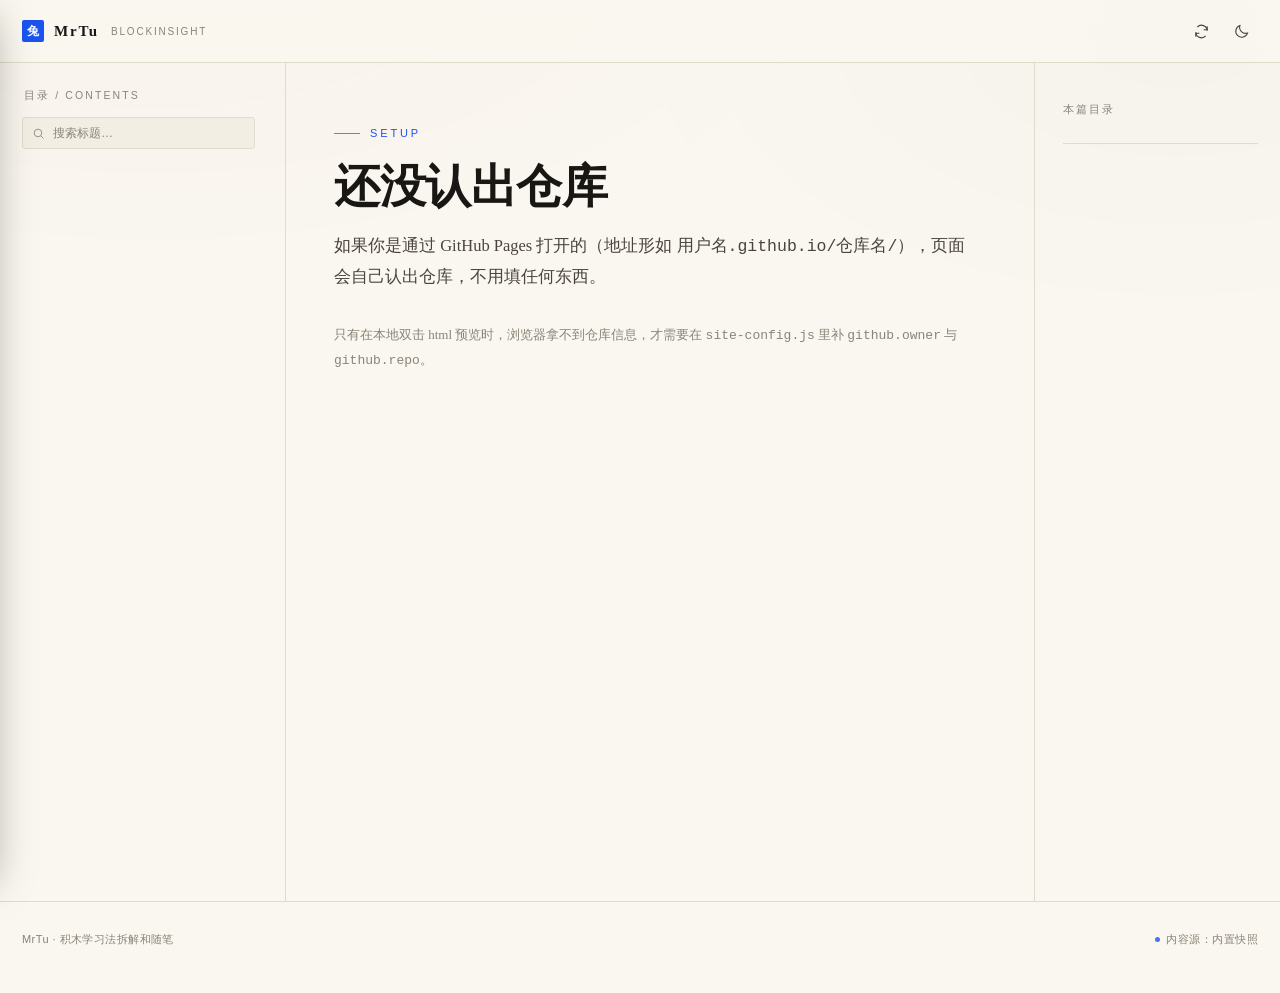
==== commit a1cf1923: "Update MDReader.html" ====
--- a/MDReader.html
+++ b/MDReader.html
@@ -140,7 +140,7 @@
 .eyebrow::before{content:"";width:26px;height:1px;background:var(--red);opacity:.7}
 .hero h1{
   font-family:var(--serif);font-weight:700;margin:0 0 18px;
-  font-size:clamp(38px,5.2vw,66px);line-height:1.12;letter-spacing:-.01em;
+  font-size:clamp(35px,4.2vw,46px);line-height:1.12;letter-spacing:-.01em;
 }
 .hero h1 em{font-style:normal;color:var(--red)}
 .hero p{
@@ -209,7 +209,7 @@
 .doc-kicker .sep{width:14px;height:1px;background:var(--line)}
 .doc h1.title{
   font-family:var(--serif);font-weight:700;margin:0 0 14px;
-  font-size:clamp(30px,4.2vw,46px);line-height:1.22;letter-spacing:-.005em;
+  font-size:clamp(28px,3.8vw,38px);line-height:1.22;letter-spacing:-.005em;
 }
 .doc .subtitle{
   font-family:var(--serif);font-size:17px;line-height:1.7;color:var(--muted);
